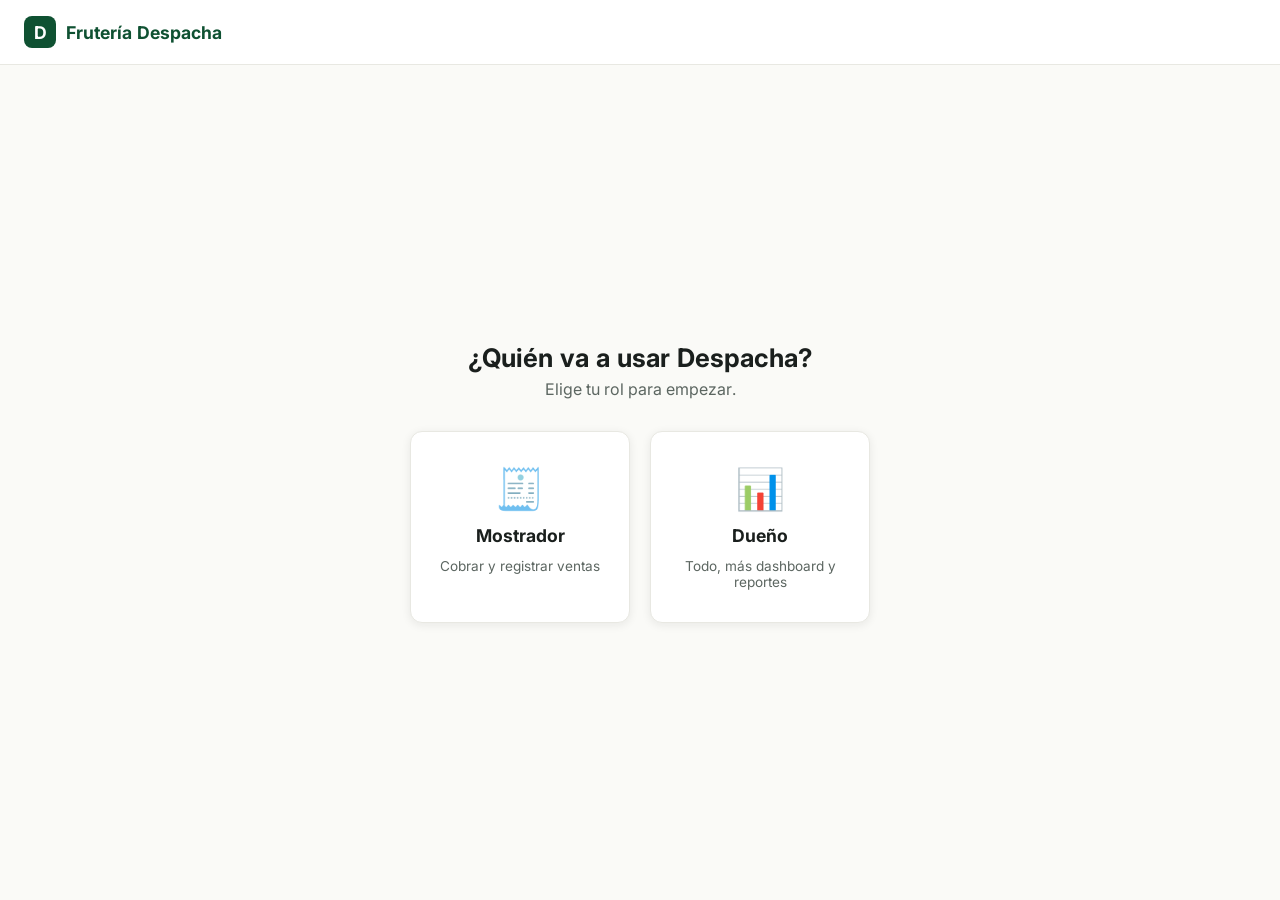
==== pos.html @ 0023f4da "Versión inicial de Despacha: POS, catálogo, inventario, dashboard, histórico Implementa los 6 módulo" ====
<!DOCTYPE html>
<html lang="es-MX">
<head>
  <meta charset="UTF-8" />
  <meta name="viewport" content="width=device-width, initial-scale=1.0" />
  <title>Despacha — Cobro</title>
  <link rel="manifest" href="manifest.json" />
  <meta name="theme-color" content="#0f5132" />
  <link rel="apple-touch-icon" href="icons/icon-192.png" />
  <link rel="preconnect" href="https://fonts.googleapis.com" />
  <link rel="preconnect" href="https://fonts.gstatic.com" crossorigin />
  <link
    href="https://fonts.googleapis.com/css2?family=Inter:wght@400;500;700;800&display=swap"
    rel="stylesheet"
  />
  <link rel="stylesheet" href="css/estilos.css" />
</head>
<body>
  <header class="barra-superior pos-barra">
    <div class="barra-superior__marca">
      <span class="barra-superior__logo">D</span>
      <span data-nombre-negocio>Despacha</span>
    </div>

    <nav class="barra-nav">
      <a href="pos.html" aria-current="page">Cobrar</a>
      <a href="catalogo.html">Catálogo</a>
      <!-- Inventario, dashboard e histórico son exclusivos del Dueño
           (sección 3 del plan), así que estos links arrancan ocultos y
           solo los muestra pos.js si el rol activo es "dueño". -->
      <a href="inventario.html" data-nav-dueno hidden>Inventario</a>
      <a href="dashboard.html" data-nav-dueno hidden>Dashboard</a>
      <a href="historico.html" data-nav-dueno hidden>Histórico</a>
    </nav>

    <!-- Búsqueda en vivo (sección 3 del diseño): NO es AJAX, filtra al
         instante lo que ya está cargado en memoria. -->
    <input
      class="pos-barra__busqueda"
      type="search"
      placeholder="Buscar producto..."
      data-buscador
      aria-label="Buscar producto"
    />

    <div class="pos-barra__derecha">
      <span class="pos-barra__rol" data-rol-actual></span>
      <button class="pos-barra__cambiar-rol" type="button" data-cambiar-rol>
        Cambiar rol
      </button>
      <span data-reloj></span>
    </div>
  </header>

  <!-- Categorías arriba del grid, con toggle para colapsarlas
       (sección 3 del diseño). El contenido de la lista lo genera
       pos.js a partir de las categorías que existan en el catálogo. -->
  <nav class="categorias">
    <button
      class="categorias__toggle"
      type="button"
      data-toggle-categorias
      aria-label="Mostrar u ocultar categorías"
      aria-expanded="true"
    >
      ⌄
    </button>
    <div class="categorias__lista" data-lista-categorias></div>
  </nav>

  <main class="pos-layout">
    <section class="grid-productos" data-grid-productos></section>

    <aside class="ticket">
      <!-- El botón de colapsar solo se ve en celular (CSS lo esconde
           en escritorio): ahí el ticket se vuelve una barra fija
           abajo, y sin esto se quedaría tapando el grid de productos
           todo el tiempo. -->
      <div class="ticket__encabezado">
        <h2>Ticket actual</h2>
        <button
          type="button"
          class="ticket__toggle-movil"
          data-toggle-ticket-movil
          aria-expanded="true"
          aria-label="Mostrar u ocultar el detalle del ticket"
        >
          ⌄
        </button>
      </div>

      <div data-ticket-contenido>
        <p class="ticket-vacio" data-ticket-vacio>
          Aún no hay ventas en este ticket. Toca un producto para empezar a cobrar.
        </p>

        <ul class="ticket-lista" data-ticket-lista></ul>
      </div>

      <div class="ticket-total-row">
        <span>Total</span>
        <strong data-ticket-total>$0.00</strong>
      </div>

      <button class="boton-cobrar" type="button" data-boton-cobrar disabled>
        Cobrar
      </button>
    </aside>
  </main>

  <!-- Ventas recientes, debajo del POS: sirve para resolver rápido una
       duda de un cliente ("¿cuánto pagué?", "¿qué llevé?") sin tener
       que ir al histórico (que es solo del Dueño). Solo muestra lo
       mismo que vería en un recibo, no costos ni márgenes. -->
  <section class="catalogo">
    <div class="catalogo__encabezado">
      <h2>Ventas recientes</h2>
    </div>

    <div class="tabla-scroll">
      <table class="tabla-catalogo" data-tabla-ventas-recientes hidden>
        <thead>
          <tr>
            <th>Fecha</th>
            <th>Hora</th>
            <th>Productos</th>
            <th>Total</th>
          </tr>
        </thead>
        <tbody data-cuerpo-ventas-recientes></tbody>
      </table>
    </div>

    <p class="catalogo__vacio" data-ventas-recientes-vacio hidden>
      Aún no hay ventas registradas.
    </p>
  </section>

  <!-- Modal: teclado de peso. Es el "elemento de firma" del diseño
       (sección 4): aparece al tocar un producto por kilo. -->
  <div class="overlay" data-overlay-peso hidden>
    <div class="modal">
      <p class="modal__titulo" data-peso-nombre></p>
      <p class="modal__subtitulo" data-peso-precio></p>

      <div class="modal__modo">
        <button type="button" data-modo-peso="kg" aria-pressed="true">Teclear kilos</button>
        <button type="button" data-modo-peso="monto" aria-pressed="false">Teclear monto</button>
      </div>

      <div class="modal__pantalla">
        <p class="modal__pantalla-cifra" data-peso-pantalla>0</p>
        <p class="modal__pantalla-detalle" data-peso-detalle>Subtotal: $0.00</p>
      </div>

      <p class="modal__error" data-peso-error></p>

      <div class="teclado-numerico" data-teclado-peso>
        <button type="button" data-tecla="1">1</button>
        <button type="button" data-tecla="2">2</button>
        <button type="button" data-tecla="3">3</button>
        <button type="button" data-tecla="4">4</button>
        <button type="button" data-tecla="5">5</button>
        <button type="button" data-tecla="6">6</button>
        <button type="button" data-tecla="7">7</button>
        <button type="button" data-tecla="8">8</button>
        <button type="button" data-tecla="9">9</button>
        <button type="button" data-tecla=".">.</button>
        <button type="button" data-tecla="0">0</button>
        <button type="button" data-tecla="borrar">⌫</button>
      </div>

      <div class="modal__acciones">
        <button class="boton-secundario" type="button" data-peso-cancelar>Cancelar</button>
        <button class="boton-cobrar" type="button" data-peso-agregar>Agregar</button>
      </div>
    </div>
  </div>

  <!-- Modal: panel de cobro (efectivo o tarjeta) -->
  <div class="overlay" data-overlay-cobro hidden>
    <div class="modal">
      <p class="modal__titulo">Cobrar</p>
      <p class="modal__subtitulo" data-cobro-total></p>

      <div class="metodo-pago">
        <button type="button" data-metodo="efectivo" aria-pressed="true">Efectivo</button>
        <button type="button" data-metodo="tarjeta" aria-pressed="false">Tarjeta</button>
      </div>

      <div data-bloque-efectivo>
        <input
          class="campo-recibido"
          type="number"
          min="0"
          step="0.5"
          placeholder="Recibido"
          data-campo-recibido
          aria-label="Monto recibido en efectivo"
        />
        <p class="modal__pantalla-detalle" data-cambio-detalle>Cambio: $0.00</p>
      </div>

      <p class="modal__error" data-cobro-error></p>

      <div class="modal__acciones">
        <button class="boton-secundario" type="button" data-cobro-cancelar>Cancelar</button>
        <button class="boton-cobrar" type="button" data-cobro-confirmar>Guardar venta</button>
      </div>
    </div>
  </div>

  <p class="toast" data-toast hidden></p>

  <script type="module" src="js/pos.js"></script>
  <script type="module" src="js/registro-pwa.js"></script>
</body>
</html>
---- css/estilos.css ----
/* ============================================================
   estilos.css — Sistema de diseño de Despacha
   Todos los valores salen de DISENO_DESPACHA.md. No se improvisa
   ningún color ni tamaño aquí: si algo no está en ese documento,
   se deriva de algo que sí está (ej: una sombra "suave" coherente
   con el resto, aunque el documento no diera el valor exacto en px).
   ============================================================ */

:root {
  /* --- Paleta (sección 1 del documento de diseño) --- */
  --marca: #0f5132; /* Verde profundo — color de marca, CAMBIABLE por cliente */
  --marca-claro: #157347; /* variante para hovers/estados */
  --accion: #7cb342; /* Verde lima — botones de cobrar/confirmar */
  --fondo: #fafaf7; /* Blanco hueso — fondo, descansa la vista */
  --superficie: #ffffff; /* tarjetas, paneles */
  --tinta: #1a1f1d; /* texto y números */
  --tinta-suave: #5c6661; /* texto secundario, etiquetas */
  --aviso: #f5a623; /* ámbar — stock bajo, merma */
  --critico: #d64545; /* rojo — eliminar, pérdida */
  --linea: #e8e8e2; /* bordes, divisores */

  /* --- Valores derivados, reutilizados por todos los módulos --- */
  --radio: 12px; /* border-radius medio: "limpio y amable", sin esquinas duras */
  --sombra-suave: 0 2px 10px rgba(26, 31, 29, 0.08);
  --fuente: "Inter", system-ui, -apple-system, "Segoe UI", sans-serif;
}

/* Reset mínimo: cada navegador trae sus propios márgenes/paddings por
   defecto en body, h1, etc. Sin esto, el mismo diseño se vería distinto
   en cada navegador. */
* {
  box-sizing: border-box;
}

body,
h1,
h2,
p {
  margin: 0;
}

body {
  font-family: var(--fuente);
  background-color: var(--fondo);
  color: var(--tinta);
  /* Números tabulares (sección 2 del diseño): en un POS los números son
     el producto, así que deben alinearse en columna perfecta y no
     "bailar" de ancho entre dígito y dígito. */
  font-feature-settings: "tnum";
  min-height: 100vh;
}

/* Quita el subrayado/azul por defecto de los links que usemos como
   botones o navegación dentro de la app. */
a {
  color: inherit;
  text-decoration: none;
}

/* --- Accesibilidad: foco de teclado visible (piso de calidad, sección 7) ---
   Sin esto, alguien que navega con Tab (no con mouse/dedo) no vería
   dónde está parado. El verde de marca como contorno es suficiente
   contraste sobre el fondo claro. */
:focus-visible {
  outline: 3px solid var(--marca-claro);
  outline-offset: 2px;
}

/* Respeta "reduced motion" (piso de calidad, sección 7): algunas
   personas configuran su sistema para evitar animaciones porque les
   causan mareo o distracción. Esta regla apaga casi toda transición
   para quien lo pidió, sin que tengamos que duplicar estilos. */
@media (prefers-reduced-motion: reduce) {
  * {
    transition: none !important;
    animation: none !important;
  }
}

/* ============================================================
   Barra superior (compartida entre pantallas)
   ============================================================ */
.barra-superior {
  display: flex;
  align-items: center;
  justify-content: space-between;
  padding: 16px 24px;
  background-color: var(--superficie);
  border-bottom: 1px solid var(--linea);
}

.barra-superior__marca {
  display: flex;
  align-items: center;
  gap: 10px;
  font-weight: 700;
  color: var(--marca);
  font-size: 1.1rem;
}

.barra-superior__logo {
  width: 32px;
  height: 32px;
  border-radius: 8px;
  background-color: var(--marca);
  /* Mientras no hay logo real del cliente, mostramos un cuadrito con
     la inicial del negocio: comunica "aquí va tu logo" sin verse roto. */
  display: flex;
  align-items: center;
  justify-content: center;
  color: var(--superficie);
  font-weight: 700;
  flex-shrink: 0;
}

/* ============================================================
   Pantalla de selección de rol (index.html)
   ============================================================ */
.pantalla-seleccion {
  display: flex;
  flex-direction: column;
  align-items: center;
  justify-content: center;
  min-height: calc(100vh - 65px); /* resta el alto aprox. de la barra superior */
  padding: 24px;
  text-align: center;
}

.pantalla-seleccion__titulo {
  font-size: 1.6rem;
  font-weight: 700;
  margin-bottom: 6px;
}

.pantalla-seleccion__subtitulo {
  color: var(--tinta-suave);
  margin-bottom: 32px;
}

.tarjetas-rol {
  display: flex;
  gap: 20px;
  flex-wrap: wrap;
  justify-content: center;
}

/* Cada botón de rol es grande y tocable (piso de calidad: pensado para
   dedo en tablet, no solo cursor de mouse). */
.tarjeta-rol {
  width: 220px;
  padding: 32px 20px;
  background-color: var(--superficie);
  border: 1px solid var(--linea);
  border-radius: var(--radio);
  box-shadow: var(--sombra-suave);
  cursor: pointer;
  font-family: var(--fuente);
  display: flex;
  flex-direction: column;
  align-items: center;
  gap: 12px;
  transition: transform 0.15s ease, border-color 0.15s ease;
}

.tarjeta-rol:hover {
  border-color: var(--marca);
  transform: translateY(-2px);
}

.tarjeta-rol__icono {
  font-size: 2.5rem;
}

.tarjeta-rol__nombre {
  font-size: 1.1rem;
  font-weight: 700;
  color: var(--tinta);
}

.tarjeta-rol__descripcion {
  font-size: 0.85rem;
  color: var(--tinta-suave);
}

.boton-secundario {
  display: inline-block;
  margin-top: 24px;
  padding: 12px 24px;
  border-radius: var(--radio);
  border: 1px solid var(--linea);
  background-color: var(--fondo);
  color: var(--tinta);
  font-family: var(--fuente);
  font-size: 0.95rem;
  cursor: pointer;
  transition: border-color 0.15s ease;
}

.boton-secundario--en-linea {
  margin-top: 0;
}

.boton-secundario:hover {
  border-color: var(--marca);
}

/* ============================================================
   POS — barra superior (búsqueda + rol + reloj)
   ============================================================ */
.pos-barra {
  gap: 16px;
  flex-wrap: wrap;
}

.pos-barra__busqueda {
  flex: 1;
  min-width: 200px;
  max-width: 420px;
  padding: 10px 14px;
  border: 1px solid var(--linea);
  border-radius: var(--radio);
  font-family: var(--fuente);
  font-size: 0.95rem;
  background-color: var(--fondo);
}

.pos-barra__derecha {
  display: flex;
  align-items: center;
  gap: 14px;
  font-size: 0.9rem;
  color: var(--tinta-suave);
}

.pos-barra__rol {
  font-weight: 700;
  color: var(--tinta);
}

.pos-barra__cambiar-rol {
  cursor: pointer;
  border: none;
  background: none;
  font-family: var(--fuente);
  font-size: 0.85rem;
  color: var(--marca);
  text-decoration: underline;
}

/* ============================================================
   POS — barra de categorías
   ============================================================ */
.categorias {
  display: flex;
  align-items: center;
  gap: 10px;
  padding: 12px 24px;
  background-color: var(--superficie);
  border-bottom: 1px solid var(--linea);
  flex-wrap: wrap;
}

.categorias__lista {
  display: flex;
  gap: 8px;
  flex-wrap: wrap;
}

.categorias__lista[hidden] {
  display: none;
}

.categoria-boton {
  padding: 8px 16px;
  border-radius: 999px;
  border: 1px solid var(--linea);
  background-color: var(--fondo);
  color: var(--tinta-suave);
  font-family: var(--fuente);
  font-size: 0.85rem;
  font-weight: 500;
  cursor: pointer;
  transition: border-color 0.15s ease;
}

.categoria-boton:hover {
  border-color: var(--marca);
}

.categoria-boton[aria-pressed="true"] {
  background-color: var(--marca);
  border-color: var(--marca);
  color: var(--superficie);
}

.categorias__toggle {
  width: 32px;
  height: 32px;
  flex-shrink: 0;
  border: 1px solid var(--linea);
  border-radius: 50%;
  background-color: var(--fondo);
  cursor: pointer;
  font-size: 1rem;
  color: var(--tinta-suave);
  display: flex;
  align-items: center;
  justify-content: center;
  /* La flechita gira 180° cuando las categorías están colapsadas, para
     que "se note" que cambió de estado aunque sea un botón chiquito.
     Sin esto, el clic se sentía como que "no hacía nada" aunque sí
     escondía las categorías. */
  transition: transform 0.15s ease;
}

.categorias__toggle:hover {
  border-color: var(--marca);
}

.categorias__toggle[aria-expanded="false"] {
  transform: rotate(-90deg);
}

/* ============================================================
   POS — layout principal: grid de productos + ticket
   ============================================================ */
.pos-layout {
  display: flex;
  gap: 20px;
  padding: 20px;
  align-items: flex-start;
}

.grid-productos {
  flex: 1;
  display: grid;
  grid-template-columns: repeat(auto-fill, minmax(150px, 1fr));
  gap: 14px;
}

.tarjeta-producto {
  background-color: var(--superficie);
  border: 1px solid var(--linea);
  border-radius: var(--radio);
  box-shadow: var(--sombra-suave);
  padding: 16px 12px;
  display: flex;
  flex-direction: column;
  align-items: center;
  gap: 8px;
  cursor: pointer;
  font-family: var(--fuente);
  text-align: center;
  /* min-height alto: pensado para tocarse con el dedo, no solo con
     un cursor de mouse preciso (piso de calidad del diseño). */
  min-height: 130px;
  transition: border-color 0.15s ease, transform 0.15s ease;
}

.tarjeta-producto:hover {
  border-color: var(--marca);
  transform: translateY(-2px);
}

.tarjeta-producto__icono {
  width: 44px;
  height: 44px;
  border-radius: 50%;
  display: flex;
  align-items: center;
  justify-content: center;
  font-size: 1.4rem;
  /* color-mix mezcla dos colores ya definidos arriba: así cada
     categoría tiene su propio acento sin inventar colores nuevos
     fuera de la paleta del documento de diseño. */
  background-color: color-mix(in srgb, var(--icono-categoria, var(--marca)) 18%, white);
}

.tarjeta-producto__nombre {
  font-weight: 600;
  font-size: 0.9rem;
}

.tarjeta-producto__precio {
  font-weight: 700;
  font-size: 1rem;
}

.tarjeta-producto__unidad {
  font-size: 0.7rem;
  text-transform: uppercase;
  letter-spacing: 0.04em;
  color: var(--tinta-suave);
}

.pos-layout__sin-resultados {
  color: var(--tinta-suave);
  padding: 40px;
  text-align: center;
  width: 100%;
}

/* ============================================================
   POS — ticket actual
   ============================================================ */
.ticket {
  width: 320px;
  flex-shrink: 0;
  background-color: var(--superficie);
  border: 1px solid var(--linea);
  border-radius: var(--radio);
  box-shadow: var(--sombra-suave);
  padding: 20px;
  display: flex;
  flex-direction: column;
  gap: 12px;
  /* "sticky" hace que el ticket se quede visible mientras se hace
     scroll en el grid de productos, en vez de perderse arriba. */
  position: sticky;
  top: 20px;
}

.ticket h2 {
  font-size: 1rem;
  font-weight: 700;
}

.ticket__encabezado {
  display: flex;
  align-items: center;
  justify-content: space-between;
}

/* Oculto por defecto (escritorio): el ticket siempre se ve completo
   ahí, no hace falta colapsarlo. La media query de celular más abajo
   lo vuelve visible. */
.ticket__toggle-movil {
  display: none;
  width: 28px;
  height: 28px;
  border: 1px solid var(--linea);
  border-radius: 50%;
  background-color: var(--fondo);
  cursor: pointer;
  transition: transform 0.15s ease;
}

.ticket__toggle-movil[aria-expanded="false"] {
  transform: rotate(-90deg);
}

/* [hidden] ya hace display:none por defecto del navegador; esta regla
   es solo para que quede explícito y no dependa de un comportamiento
   "implícito" del HTML que alguien podría no conocer. */
[data-ticket-contenido][hidden] {
  display: none;
}

.ticket-lista {
  list-style: none;
  padding: 0;
  margin: 0;
  display: flex;
  flex-direction: column;
  gap: 10px;
  max-height: 320px;
  overflow-y: auto;
}

.ticket-linea {
  display: flex;
  justify-content: space-between;
  align-items: center;
  gap: 8px;
  padding-bottom: 8px;
  border-bottom: 1px solid var(--linea);
}

.ticket-linea__info {
  display: flex;
  flex-direction: column;
}

.ticket-linea__nombre {
  font-size: 0.9rem;
  font-weight: 600;
}

.ticket-linea__cantidad {
  font-size: 0.8rem;
  color: var(--tinta-suave);
}

/* Input de cantidad dentro del modal de editar venta: chico a propósito,
   solo necesita caber 3-4 dígitos, no todo el ancho de la línea. */
.campo-cantidad-linea {
  width: 64px;
  padding: 4px 6px;
  border: 1px solid var(--linea);
  border-radius: 6px;
  font-family: var(--fuente);
  font-size: 0.8rem;
  font-feature-settings: "tnum";
}

.ticket-linea__derecha {
  display: flex;
  align-items: center;
  gap: 8px;
}

.ticket-linea__subtotal {
  font-weight: 700;
  font-size: 0.95rem;
}

/* Botón destructivo (sección 5 del diseño): rojo, reservado SOLO para
   eliminar o merma. Aquí se usa para quitar una línea del ticket. */
.boton-eliminar-linea {
  border: none;
  background: none;
  color: var(--critico);
  cursor: pointer;
  font-size: 1rem;
  padding: 4px;
  line-height: 1;
}

.ticket-vacio {
  color: var(--tinta-suave);
  font-size: 0.85rem;
  text-align: center;
  padding: 24px 0;
}

.ticket-vacio[hidden] {
  display: none;
}

.ticket-total-row {
  display: flex;
  justify-content: space-between;
  align-items: baseline;
  padding-top: 8px;
  border-top: 1px solid var(--linea);
}

.ticket-total-row span {
  color: var(--tinta-suave);
  text-transform: uppercase;
  font-size: 0.75rem;
  letter-spacing: 0.04em;
}

/* El total a cobrar es el número más grande de la pantalla (sección 2
   del diseño): es lo único que de verdad le importa al mostrador. */
.ticket-total-row strong {
  font-size: 1.8rem;
  font-weight: 800;
}

/* Botón primario (sección 5): lima, grande, el más visible de la
   pantalla. "Cobrar" es el caso principal, pero el mismo tratamiento
   sirve para cualquier acción afirmativa importante (ej: "Agregar
   producto" en el catálogo) — por eso esta regla aplica a las dos
   clases en vez de duplicar el bloque completo. */
.boton-cobrar,
.boton-primario {
  padding: 16px;
  border: none;
  border-radius: var(--radio);
  background-color: var(--accion);
  color: var(--tinta);
  font-family: var(--fuente);
  font-size: 1.1rem;
  font-weight: 800;
  cursor: pointer;
  box-shadow: var(--sombra-suave);
  /* Transición corta para que el hover de abajo se sienta suave y no
     como un cambio brusco de color. prefers-reduced-motion (arriba en
     este archivo) la desactiva para quien la pidió. */
  transition: filter 0.15s ease, transform 0.15s ease;
}

/* brightness(0.93) oscurece el lima un poco al pasar el mouse: misma
   idea que el hover de marca-claro en los demás botones, pero como
   --accion ya es un solo verde (no tiene una variante "clara" propia
   en la paleta), oscurecerlo un poco basta para dar feedback. */
.boton-cobrar:not(:disabled):hover,
.boton-primario:not(:disabled):hover {
  filter: brightness(0.93);
}

.boton-cobrar:disabled,
.boton-primario:disabled {
  background-color: var(--linea);
  color: var(--tinta-suave);
  cursor: not-allowed;
}

/* ============================================================
   Overlays / modales (teclado de peso y panel de cobro)
   ============================================================ */
.overlay {
  position: fixed;
  inset: 0;
  background-color: rgba(26, 31, 29, 0.45);
  display: flex;
  align-items: center;
  justify-content: center;
  padding: 16px;
  z-index: 10;
}

.overlay[hidden] {
  display: none;
}

.modal {
  background-color: var(--superficie);
  border-radius: var(--radio);
  padding: 24px;
  width: 100%;
  max-width: 360px;
  box-shadow: var(--sombra-suave);
}

.modal__titulo {
  font-size: 1.1rem;
  font-weight: 700;
  margin-bottom: 4px;
}

.modal__subtitulo {
  color: var(--tinta-suave);
  font-size: 0.85rem;
  margin-bottom: 16px;
}

/* Elemento de firma del diseño (sección 4): pantalla grande y clara
   con el cálculo en vivo precio/kg × kg = subtotal. */
.modal__pantalla {
  background-color: var(--fondo);
  border-radius: var(--radio);
  padding: 16px;
  text-align: center;
  margin-bottom: 16px;
}

.modal__pantalla-cifra {
  font-size: 2rem;
  font-weight: 800;
  font-feature-settings: "tnum";
}

.modal__pantalla-detalle {
  font-size: 0.85rem;
  color: var(--tinta-suave);
  margin-top: 4px;
}

/* Ámbar (--aviso): "avisa sin alarmar" según el documento de diseño.
   Falta dinero todavía, pero no es un error grave como --critico. */
.modal__pantalla-detalle--aviso {
  color: var(--aviso);
  font-weight: 700;
}

.modal__modo {
  display: flex;
  gap: 8px;
  margin-bottom: 16px;
}

.modal__modo button {
  flex: 1;
  padding: 8px;
  border-radius: var(--radio);
  border: 1px solid var(--linea);
  background-color: var(--fondo);
  font-family: var(--fuente);
  font-size: 0.85rem;
  cursor: pointer;
}

.modal__modo button[aria-pressed="true"] {
  background-color: var(--marca);
  border-color: var(--marca);
  color: var(--superficie);
}

/* Teclado numérico (sección 5): teclas grandes, fáciles de tocar. */
.teclado-numerico {
  display: grid;
  grid-template-columns: repeat(3, 1fr);
  gap: 8px;
  margin-bottom: 16px;
}

.teclado-numerico button {
  padding: 16px 0;
  font-size: 1.2rem;
  font-weight: 600;
  border: 1px solid var(--linea);
  border-radius: var(--radio);
  background-color: var(--fondo);
  cursor: pointer;
  font-family: var(--fuente);
}

.teclado-numerico button:hover {
  border-color: var(--marca);
}

.modal__error {
  color: var(--critico);
  font-size: 0.85rem;
  margin-bottom: 12px;
  min-height: 1.2em;
}

.modal__acciones {
  display: flex;
  gap: 10px;
}

.modal__acciones .boton-cobrar,
.modal__acciones .boton-primario,
.modal__acciones .boton-eliminar {
  flex: 1;
}

.modal__acciones .boton-secundario {
  flex: 1;
  margin-top: 0;
  text-align: center;
}

/* Panel de cobro: elegir método de pago */
/* Grupo de botones tipo "pastilla" donde solo uno está activo a la
   vez (aria-pressed="true"). Se reutiliza para elegir método de pago,
   y también para el periodo del dashboard (Hoy / Semana / Mes). */
.metodo-pago,
.selector-pildoras {
  display: flex;
  gap: 10px;
  margin-bottom: 16px;
}

.metodo-pago button,
.selector-pildoras button {
  flex: 1;
  padding: 12px;
  border-radius: var(--radio);
  border: 1px solid var(--linea);
  background-color: var(--fondo);
  font-family: var(--fuente);
  font-size: 0.95rem;
  font-weight: 600;
  cursor: pointer;
  transition: border-color 0.15s ease;
}

.metodo-pago button:not([aria-pressed="true"]):hover,
.selector-pildoras button:not([aria-pressed="true"]):hover {
  border-color: var(--marca);
}

.metodo-pago button[aria-pressed="true"],
.selector-pildoras button[aria-pressed="true"] {
  background-color: var(--marca);
  border-color: var(--marca);
  color: var(--superficie);
}

.campo-recibido {
  width: 100%;
  padding: 12px;
  border: 1px solid var(--linea);
  border-radius: var(--radio);
  font-family: var(--fuente);
  font-size: 1.2rem;
  font-feature-settings: "tnum";
  margin-bottom: 12px;
  text-align: right;
}

/* ============================================================
   Confirmación "Venta guardada" (sección 8 del diseño: el botón
   Cobrar produce confirmación, no un mensaje gratis sin contexto)
   ============================================================ */
.toast {
  position: fixed;
  bottom: 24px;
  left: 50%;
  transform: translateX(-50%);
  background-color: var(--marca);
  color: var(--superficie);
  padding: 14px 24px;
  border-radius: var(--radio);
  box-shadow: var(--sombra-suave);
  font-weight: 600;
  z-index: 20;
}

.toast--error {
  background-color: var(--critico);
}

.toast[hidden] {
  display: none;
}

/* ============================================================
   Responsive (piso de calidad, sección 7: hasta celular)
   El ticket pasa de columna lateral a panel apilado debajo del
   grid, fijo en la parte inferior para que siga siendo accesible
   sin tener que hacer scroll hasta arriba.
   ============================================================ */
@media (max-width: 900px) {
  .pos-layout {
    flex-direction: column;
    /* Deja un hueco abajo del tamaño aprox. del ticket colapsado, para
       que la última fila de productos no quede tapada de forma
       permanente por la barra fija (sección 3 del diseño: "el ticket
       pasa a una barra inferior desplegable"). */
    padding-bottom: 90px;
  }

  .ticket {
    /* "fixed" (no "sticky"): así el ticket vive pegado a la ventana
       siempre, sin importar cuánto se haya scrolleado el grid de
       productos. Con "sticky" se alcanzaba a ver tapando productos
       desde el primer momento, antes de que hubiera scroll de por
       qué "pegarse". */
    position: fixed;
    left: 0;
    right: 0;
    bottom: 0;
    width: 100%;
    top: auto;
    border-radius: var(--radio) var(--radio) 0 0;
    max-height: 70vh;
    overflow-y: auto;
    z-index: 15;
  }

  .ticket__toggle-movil {
    display: flex;
    align-items: center;
    justify-content: center;
  }

  .ticket-lista {
    max-height: 160px;
  }
}

/* ============================================================
   Navegación entre pantallas (barra superior)
   ============================================================ */
.barra-nav {
  display: flex;
  gap: 4px;
  background-color: var(--fondo);
  border-radius: 999px;
  padding: 4px;
  /* En pantallas angostas los 5 links no caben en una sola fila. En
     vez de que se corten fuera de la pantalla (lo que pasaba antes),
     dejamos que esta franja se deslice horizontalmente con el dedo,
     como las pestañas de una app de celular. min-width:0 es necesario
     para que un hijo de flexbox SÍ pueda encogerse por debajo de su
     ancho natural; sin eso, el navegador lo ignora y desborda igual. */
  overflow-x: auto;
  min-width: 0;
  -webkit-overflow-scrolling: touch;
}

.barra-nav a {
  padding: 6px 16px;
  border-radius: 999px;
  font-size: 0.85rem;
  font-weight: 600;
  color: var(--tinta-suave);
  transition: color 0.15s ease, background-color 0.15s ease;
  /* Sin esto, un link de dos palabras ("Esta semana"-style, o aquí
     "Catálogo") podría partirse en dos líneas dentro del scroll
     horizontal, lo cual se ve mal en una franja de una sola fila. */
  white-space: nowrap;
}

.barra-nav a:hover {
  color: var(--tinta);
}

/* aria-current="page" marca el link de la pantalla en la que ya
   estás: así no hace falta duplicar la lógica en JS para resaltarlo. */
.barra-nav a[aria-current="page"] {
  background-color: var(--marca);
  color: var(--superficie);
}

/* ============================================================
   Catálogo de productos (catalogo.html)
   ============================================================ */
.catalogo {
  max-width: 1100px;
  margin: 24px auto;
  padding: 0 24px;
}

.catalogo__encabezado {
  display: flex;
  align-items: center;
  justify-content: space-between;
  margin-bottom: 16px;
  gap: 12px;
}

.catalogo__encabezado--separado {
  margin-top: 40px;
}

.catalogo__encabezado h1 {
  font-size: 1.3rem;
  font-weight: 700;
}

/* Las tablas (catálogo, inventario, histórico) tienen más columnas de
   las que caben en un celular. En vez de achicar el texto hasta que ya
   no se lea, dejamos que la tabla se deslice horizontalmente dentro de
   esta franja, mientras el resto de la página no se mueve. */
.tabla-scroll {
  overflow-x: auto;
  /* overflow-y: hidden (no "auto") es lo que deja que las esquinas
     redondeadas de la tabla se vean limpias, sin agregar una barra de
     scroll vertical que no necesitamos aquí. */
  overflow-y: hidden;
  -webkit-overflow-scrolling: touch;
  border-radius: var(--radio);
  box-shadow: var(--sombra-suave);
}

.tabla-catalogo {
  width: 100%;
  border-collapse: collapse;
  background-color: var(--superficie);
}

.tabla-catalogo th,
.tabla-catalogo td {
  padding: 12px 16px;
  text-align: left;
  border-bottom: 1px solid var(--linea);
  font-size: 0.9rem;
}

.tabla-catalogo th {
  text-transform: uppercase;
  font-size: 0.7rem;
  letter-spacing: 0.04em;
  color: var(--tinta-suave);
  background-color: var(--fondo);
}

.tabla-catalogo tbody tr:last-child td {
  border-bottom: none;
}

.tabla-catalogo td.celda-numero {
  font-feature-settings: "tnum";
  font-weight: 600;
}

.etiqueta-tipo {
  display: inline-block;
  padding: 2px 10px;
  border-radius: 999px;
  font-size: 0.7rem;
  text-transform: uppercase;
  letter-spacing: 0.03em;
  background-color: var(--linea);
  color: var(--tinta-suave);
}

/* Ámbar (--aviso): marca que esa venta ya no cuenta como ingreso, sin
   verse tan grave como el rojo --critico (no es un error del sistema,
   es solo un estado informativo de esa fila). */
.etiqueta-reembolso {
  background-color: color-mix(in srgb, var(--aviso) 20%, white);
  color: var(--aviso);
  font-weight: 700;
}

/* Una venta reembolsada se ve "apagada": sigue siendo legible (no
   quitamos la información), pero a simple vista se nota que ya no es
   una venta activa. */
.fila-reembolsada td {
  color: var(--tinta-suave);
}

.catalogo__acciones-fila {
  display: flex;
  gap: 8px;
  align-items: center;
}

.boton-editar {
  border: 1px solid var(--linea);
  background-color: var(--fondo);
  border-radius: var(--radio);
  padding: 6px 12px;
  font-family: var(--fuente);
  font-size: 0.8rem;
  cursor: pointer;
  transition: border-color 0.15s ease;
}

.boton-editar:hover {
  border-color: var(--marca);
}

/* Botón destructivo (sección 5): rojo, solo para eliminar. */
.boton-eliminar {
  border: 1px solid var(--critico);
  background-color: var(--superficie);
  color: var(--critico);
  border-radius: var(--radio);
  padding: 6px 12px;
  font-family: var(--fuente);
  font-size: 0.8rem;
  cursor: pointer;
  transition: background-color 0.15s ease, color 0.15s ease;
}

.boton-eliminar:hover {
  background-color: var(--critico);
  color: var(--superficie);
}

/* Confirmación inline antes de borrar, en vez de un diálogo nativo del
   navegador (que no se puede tematizar y se ve fuera de lugar). */
.confirmar-eliminar {
  display: flex;
  align-items: center;
  gap: 8px;
  font-size: 0.8rem;
  color: var(--tinta-suave);
}

.confirmar-eliminar button {
  border: none;
  background: none;
  font-family: var(--fuente);
  font-size: 0.8rem;
  font-weight: 700;
  cursor: pointer;
  text-decoration: underline;
}

.confirmar-eliminar [data-confirmar-si] {
  color: var(--critico);
}

.catalogo__vacio {
  text-align: center;
  padding: 60px 20px;
  color: var(--tinta-suave);
}

/* En pantallas con varias secciones apiladas (ej: inventario.html
   tiene tres: stock, entradas y mermas), el padding grande de arriba
   se ve bien para LA lista principal, pero deja huecos enormes en las
   secundarias. Este modificador las deja compactas. */
.catalogo__vacio--compacto {
  padding: 16px 20px;
  text-align: left;
}

/* ============================================================
   Modal de producto (agregar / editar) — reutiliza .modal y
   .modal__error definidos para el POS.
   ============================================================ */
.modal--ancho {
  max-width: 420px;
}

.campo {
  margin-bottom: 14px;
}

.campo label {
  display: block;
  font-size: 0.8rem;
  font-weight: 600;
  color: var(--tinta-suave);
  margin-bottom: 6px;
}

.campo input,
.campo select {
  width: 100%;
  padding: 10px 12px;
  border: 1px solid var(--linea);
  border-radius: var(--radio);
  font-family: var(--fuente);
  font-size: 0.95rem;
}

.campo-radios {
  display: flex;
  gap: 16px;
}

.campo-radios label {
  display: flex;
  align-items: center;
  gap: 6px;
  font-weight: 500;
  color: var(--tinta);
  margin-bottom: 0;
}

/* ============================================================
   Dashboard (dashboard.html)
   ============================================================ */
.dashboard-grid {
  display: grid;
  grid-template-columns: repeat(auto-fill, minmax(220px, 1fr));
  gap: 16px;
  margin-bottom: 32px;
}

.dashboard-card {
  background-color: var(--superficie);
  border-radius: var(--radio);
  box-shadow: var(--sombra-suave);
  padding: 20px;
}

.dashboard-card__etiqueta {
  text-transform: uppercase;
  font-size: 0.75rem;
  letter-spacing: 0.04em;
  color: var(--tinta-suave);
  margin-bottom: 8px;
}

/* Los números del dashboard son el dato que de verdad le importa al
   dueño: por eso van grandes, igual que el total del ticket en el POS. */
.dashboard-card__cifra {
  font-size: 1.8rem;
  font-weight: 800;
  font-feature-settings: "tnum";
}

.dashboard-card__detalle {
  font-size: 0.85rem;
  color: var(--tinta-suave);
  margin-top: 4px;
}

/* La tarjeta de "producto que más deja" usa el verde de marca para
   distinguirse del resto: es el dato más interesante del dashboard, no
   solo un número más. */
.dashboard-card--destacada {
  background-color: var(--marca);
}

.dashboard-card--destacada .dashboard-card__etiqueta,
.dashboard-card--destacada .dashboard-card__detalle {
  color: rgba(255, 255, 255, 0.75);
}

.dashboard-card--destacada .dashboard-card__cifra {
  color: var(--superficie);
}

/* ============================================================
   Histórico de ventas (historico.html)
   ============================================================ */
.historico__filtros {
  display: flex;
  align-items: center;
  gap: 12px;
  margin-bottom: 16px;
}

.historico__filtros input[type="date"] {
  padding: 10px 12px;
  border: 1px solid var(--linea);
  border-radius: var(--radio);
  font-family: var(--fuente);
  font-size: 0.9rem;
}

.celda-items {
  color: var(--tinta-suave);
  font-size: 0.85rem;
}
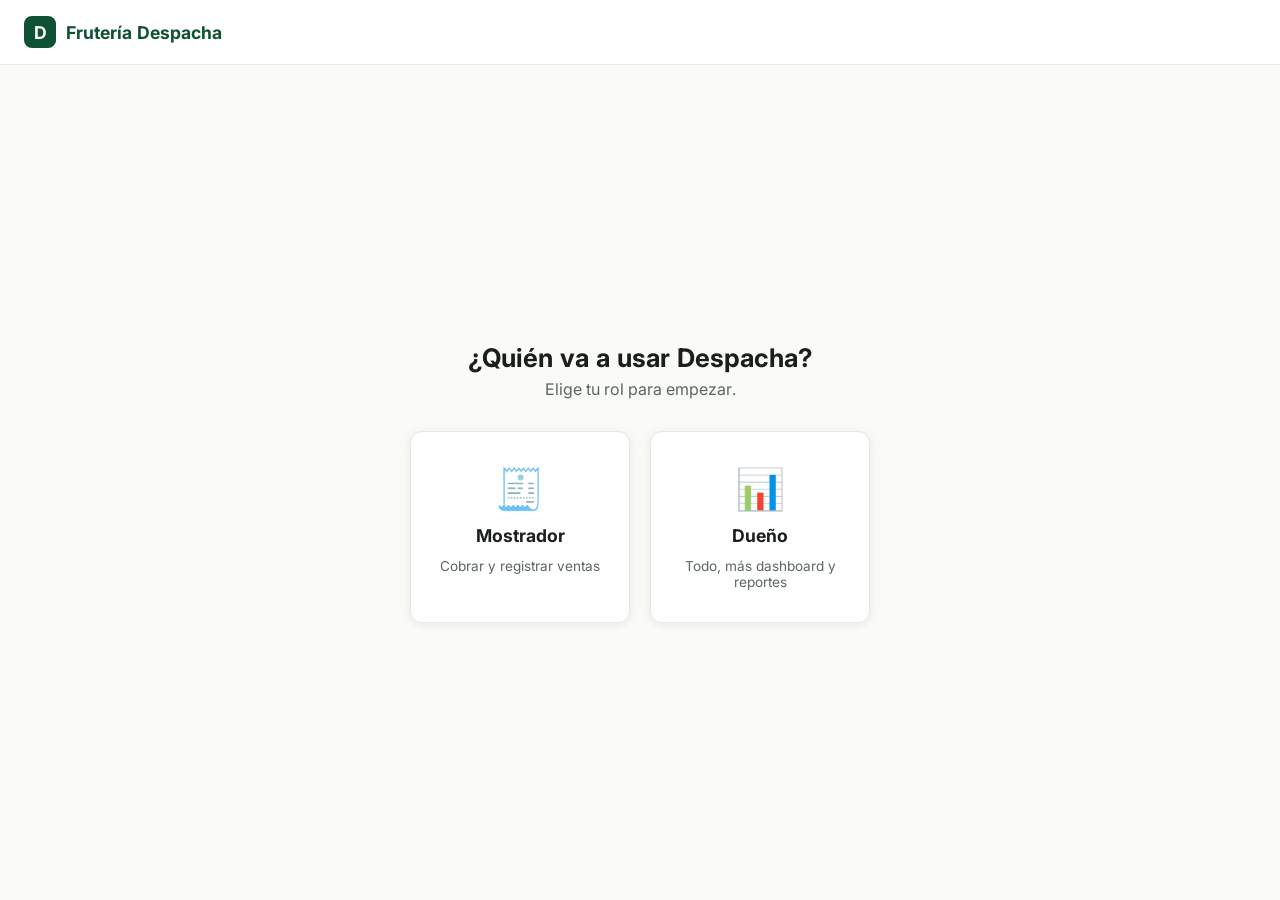
==== commit 634eb29b: "Quitar reloj en vivo del header del POS (el historico ya muestra hora por venta)" ====
--- a/pos.html
+++ b/pos.html
@@ -48,7 +48,6 @@
       <button class="pos-barra__cambiar-rol" type="button" data-cambiar-rol>
         Cambiar rol
       </button>
-      <span data-reloj></span>
     </div>
   </header>
 
--- a/css/estilos.css
+++ b/css/estilos.css
@@ -1198,3 +1198,131 @@
   color: var(--tinta-suave);
   font-size: 0.85rem;
 }
+
+/* ============================================================
+   Móvil (celular real, PWA instalada) — ajustes de orden y
+   espaciado encontrados al usar la app instalada en un teléfono.
+   Es un breakpoint más angosto que el de arriba (900px, pensado
+   para tablet): este solo reordena filas, no toca escritorio.
+   ============================================================ */
+@media (max-width: 600px) {
+  /* Header: logo+nombre a la izquierda y selector de rol a la
+     derecha en la misma fila; búsqueda y menú de navegación bajan
+     a su propia fila completa, en ese orden. flex-basis: 100% es
+     lo que obliga a un elemento a ocupar toda la línea y empujar
+     todo lo siguiente a la fila de abajo. */
+  .barra-superior.pos-barra {
+    flex-wrap: wrap;
+    padding: 10px 14px;
+  }
+
+  /* Logo+nombre y rol+reloj deben quedar en la misma primera fila,
+     pero juntos no caben con su tamaño de escritorio en una pantalla
+     de celular (sumaban más ancho que el viewport y el navegador
+     rompía la fila). Se encogen para que sí entren los dos. */
+  .barra-superior.pos-barra .barra-superior__marca {
+    order: 1;
+    flex-shrink: 1;
+    min-width: 0;
+    gap: 6px;
+    font-size: 1rem;
+  }
+
+  .barra-superior.pos-barra .barra-superior__marca span:not(.barra-superior__logo) {
+    overflow: hidden;
+    text-overflow: ellipsis;
+    white-space: nowrap;
+  }
+
+  .barra-superior.pos-barra .pos-barra__derecha {
+    order: 2;
+    flex-shrink: 0;
+    gap: 8px;
+    font-size: 0.8rem;
+  }
+
+  /* "Cambiar rol" como texto seguía sumando ancho a una fila ya
+     apretada y rompía el header. En móvil se reemplaza visualmente
+     por un ícono de cambio (el texto se queda en el HTML, solo se
+     esconde, para no perder accesibilidad con lectores de pantalla). */
+  .barra-superior.pos-barra .pos-barra__cambiar-rol {
+    font-size: 0;
+    width: 24px;
+    height: 24px;
+    flex-shrink: 0;
+    display: inline-flex;
+    align-items: center;
+    justify-content: center;
+  }
+
+  .barra-superior.pos-barra .pos-barra__cambiar-rol::before {
+    content: "⇄";
+    font-size: 1rem;
+    text-decoration: none;
+  }
+
+  .barra-superior.pos-barra .pos-barra__busqueda {
+    order: 3;
+    flex-basis: 100%;
+    max-width: none;
+  }
+
+  .barra-superior.pos-barra .barra-nav {
+    order: 4;
+    flex-basis: 100%;
+    /* La franja gris (--fondo) está pensada para cuando hay varios
+       links y necesitan un carril visible para deslizarse. Con pocos
+       links (p. ej. Mostrador, que solo ve Cobrar/Catálogo) esa franja
+       se queda casi vacía y se ve como un bloque gris sin sentido.
+       Se quita el fondo y se centra el contenido en su lugar. */
+    background-color: transparent;
+    padding: 0;
+    justify-content: center;
+  }
+
+  /* Excepción index.html (selección de rol): ahí el header no tiene
+     rol/búsqueda/menú (no existen en ese HTML), solo el logo+nombre,
+     y aquí lo centramos en vez de dejarlo pegado a la izquierda. */
+  .barra-superior:not(.pos-barra) {
+    justify-content: center;
+  }
+
+  /* Esconder la barra de scroll del menú de navegación sin perder
+     el deslizamiento horizontal: el scroll sigue funcionando, solo
+     deja de dibujarse la barrita. */
+  .barra-nav {
+    scrollbar-width: none; /* Firefox */
+  }
+
+  .barra-nav::-webkit-scrollbar {
+    display: none; /* Chrome/Safari/Edge/WebView de la PWA */
+  }
+
+  /* POS — categorías: en móvil el botón de colapsar no aporta
+     (la lista de categorías es corta y cabe deslizándose), y se veía
+     como una "v" suelta sin contexto. Se quita el botón y la lista
+     queda siempre visible. */
+  .categorias {
+    padding: 10px 16px;
+  }
+
+  .categorias__toggle {
+    display: none;
+  }
+
+  /* POS — grid de productos: 2 columnas fijas en vez de que
+     auto-fill decida cuántas caben (a veces dejaba 1 sola). */
+  .grid-productos {
+    grid-template-columns: repeat(2, 1fr);
+  }
+
+  /* El espacio entre tarjetas (gap de .grid-productos, 14px) y el
+     espacio entre la pared del celular y la primera/última tarjeta
+     (padding de .pos-layout, 20px) no eran iguales. Se iguala el
+     padding lateral al gap para que la distancia se vea pareja. */
+  .pos-layout {
+    padding-left: 14px;
+    padding-right: 14px;
+  }
+
+}
